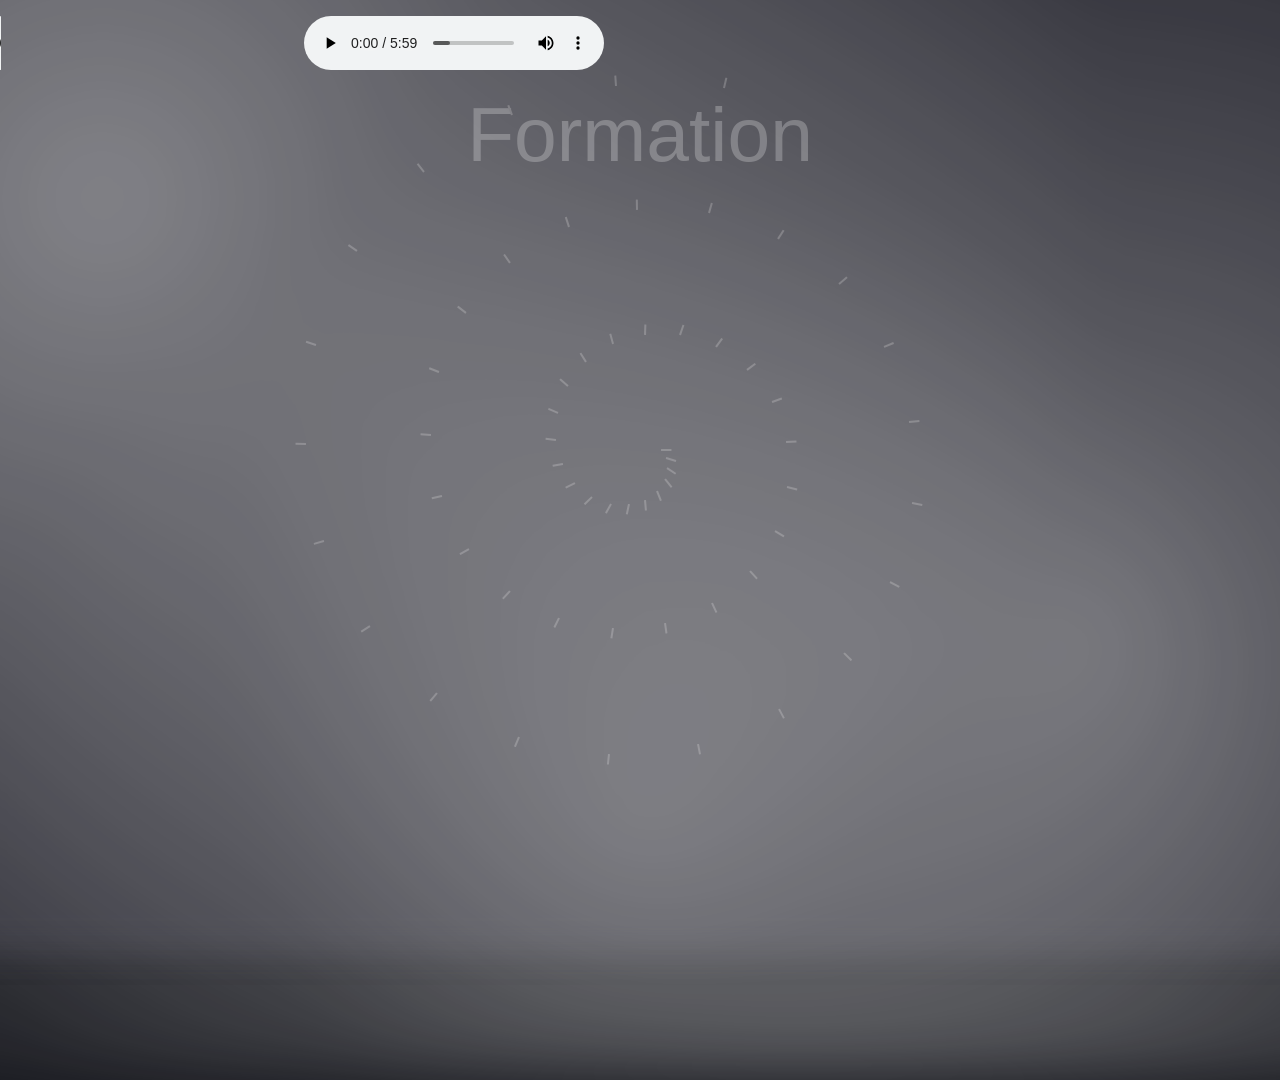
==== index.html @ 1fd00ac2 "test" ====
<!-- License MIT, Author Special Agent Squeaky (specialagentsqueaky.com)-->
<!doctype html>
<html lang="en">
<head>
    <meta charset="UTF-8">
    <title>Vis</title>
    <link rel="stylesheet" href="styles/style.css">
</head>
<body>
<audio class="audio" src="audio/Formation.mp3" controls type="audio/mpeg">
    Your browser does not support the audio element.
</audio>
<div class="background"></div>
<div class="track-title">Formation</div>
<div class="visualizer-container"></div>
<script>
    (function () {
        // Spiral layout settings
        const NBR_OF_BARS = 60;
        const ANGLE_STEP_DEG = 17;     // degrees between bars — higher = tighter spiral
        const RADIUS_BASE = 20;        // px, distance of first bar from center
        const RADIUS_GROWTH = 3.5;     // px added per degree of rotation
        const BAR_WIDTH = 2;           // px
        const BAR_MAX_LENGTH = 70;     // px, full length at max amplitude

        const audio = document.querySelector("audio");
        const ctx = new AudioContext();
        const audioSource = ctx.createMediaElementSource(audio);
        const analyzer = ctx.createAnalyser();
        analyzer.fftSize = 2048;
        audioSource.connect(analyzer);
        audioSource.connect(ctx.destination);
        const frequencyData = new Uint8Array(analyzer.frequencyBinCount);

        const visualizerContainer = document.querySelector(".visualizer-container");
        const bars = [];

        for (let i = 0; i < NBR_OF_BARS; i++) {
            const angleDeg = i * ANGLE_STEP_DEG;
            const angleRad = angleDeg * Math.PI / 180;
            const radius = RADIUS_BASE + RADIUS_GROWTH * angleDeg / 10;

            const x = radius * Math.cos(angleRad);
            const y = radius * Math.sin(angleRad);

            const bar = document.createElement("div");
            bar.className = "visualizer-container__bar";
            bar.style.left = x + "px";
            bar.style.top = (y - BAR_MAX_LENGTH) + "px";
            bar.style.width = BAR_WIDTH + "px";
            bar.style.height = BAR_MAX_LENGTH + "px";
            // rotate to point outward, then scale length via renderFrame
            bar.dataset.angle = angleDeg + 90;

            visualizerContainer.appendChild(bar);
            bars.push(bar);
        }

        function renderFrame() {
            analyzer.getByteFrequencyData(frequencyData);
            for (let i = 0; i < NBR_OF_BARS; i++) {
                // spread across the lower/mid spectrum, where most visible energy lives
                const index = Math.floor((i / NBR_OF_BARS) * 300);
                const fd = frequencyData[index] || 0;
                const scale = Math.max(0.15, fd / 255); // 0.15 min so quiet bars stay visible
                const angle = bars[i].dataset.angle;
                bars[i].style.transform = `rotate(${angle}deg) scaleY(${scale})`;
            }
            window.requestAnimationFrame(renderFrame);
        }
        renderFrame();

        audio.volume = 0.10;

        audio.addEventListener("play", () => {
            if (ctx.state === "suspended") {
                ctx.resume();
            }
        });
    })();
</script>
</body>
</html>
<!-- License MIT, Author Special Agent Squeaky (specialagentsqueaky.com) -->
<!doctype html>
<html lang="en">
<head>
    <meta charset="UTF-8">
    <title>Vis</title>
    <link rel="stylesheet" href="styles/style.css">
</head>
<body>
<audio class="audio" src="audio/Formation.mp3" controls type="audio/mpeg">
    Your browser does not support the audio element.
</audio>
<div class="background"></div>
<div class="smoke"></div>
<div class="track-title"></div>
<div class="visualizer-container"></div>

    
<script>
    (function () {
        // Spiral layout settings
        const NBR_OF_BARS = 60;
        const ANGLE_STEP_DEG = 17;     // degrees between bars — higher = tighter spiral
        const RADIUS_BASE = 20;        // px, distance of first bar from center
        const RADIUS_GROWTH = 3.5;     // px added per degree of rotation
        const BAR_WIDTH = 2;           // px
        const BAR_MAX_LENGTH = 70;     // px, full length at max amplitude

        const audio = document.querySelector("audio");
        const ctx = new AudioContext();
        const audioSource = ctx.createMediaElementSource(audio);
        const analyzer = ctx.createAnalyser();
        analyzer.fftSize = 2048;
        audioSource.connect(analyzer);
        audioSource.connect(ctx.destination);
        const frequencyData = new Uint8Array(analyzer.frequencyBinCount);

        const visualizerContainer = document.querySelector(".visualizer-container");
        const bars = [];

        for (let i = 0; i < NBR_OF_BARS; i++) {
            const angleDeg = i * ANGLE_STEP_DEG;
            const angleRad = angleDeg * Math.PI / 180;
            const radius = RADIUS_BASE + RADIUS_GROWTH * angleDeg / 10;

            const x = radius * Math.cos(angleRad);
            const y = radius * Math.sin(angleRad);

            const bar = document.createElement("div");
            bar.className = "visualizer-container__bar";
            bar.style.left = x + "px";
            bar.style.top = (y - BAR_MAX_LENGTH) + "px";
            bar.style.width = BAR_WIDTH + "px";
            bar.style.height = BAR_MAX_LENGTH + "px";
            // rotate to point outward, then scale length via renderFrame
            bar.dataset.angle = angleDeg + 90;

            visualizerContainer.appendChild(bar);
            bars.push(bar);
        }

        function renderFrame() {
            analyzer.getByteFrequencyData(frequencyData);
            for (let i = 0; i < NBR_OF_BARS; i++) {
                // spread across the lower/mid spectrum, where most visible energy lives
                const index = Math.floor((i / NBR_OF_BARS) * 300);
                const fd = frequencyData[index] || 0;
                const scale = Math.max(0.15, fd / 255); // 0.15 min so quiet bars stay visible
                const angle = bars[i].dataset.angle;
                bars[i].style.transform = `rotate(${angle}deg) scaleY(${scale})`;
            }
            window.requestAnimationFrame(renderFrame);
        }
        renderFrame();

        audio.volume = 0.10;

        audio.addEventListener("play", () => {
            if (ctx.state === "suspended") {
                ctx.resume();
            }
        });

           
    })();
</script>
</body>
</html>
---- styles/style.css ----
body {
    margin: 0;
    height: 100vh;
    overflow: hidden;
    background-color: #16171d;
}
.background {
    position: absolute;
    background-color: rgba(41, 42, 51, 0.761);
    top: -50px;
    right: -50px;
    bottom: -50px;
    left: -50px;
    background-position: center center;
    background-size: cover;
    filter: blur(15px);
}

.track-title {
    position: absolute;
    top: 10vh;
    right: 0;
    left: 0;
    color: white;
    font-family: "Calibri", "Segoe UI", Arial, sans-serif;
    font-size: 6vw;
    text-align: center;
}
.visualizer-container {
    position: absolute;
    top: 50vh;
    left: 50vw;
    width: 0;
    height: 0;
}
.visualizer-container__bar {
    position: absolute;
    background: rgb(223, 221, 221);
    border-radius: 2px;
    transform-origin: 50% 100%;
    transition: transform 0.05s linear;
}
audio {
    background-color: rgba(255, 255, 255, 0);
    position: relative;
    top: 1em;
    z-index: 2;
}


.smoke {
    position: absolute;
    top: -20%;
    left: -20%;
    right: -20%;
    bottom: -20%;
    z-index: 1;
    pointer-events: none;
    opacity: 0.85;
    mix-blend-mode: screen;
    background:
        radial-gradient(circle at 20% 30%, rgba(255,255,255,0.5) 0%, rgba(255,255,255,0) 60%),
        radial-gradient(circle at 75% 65%, rgba(255,255,255,0.4) 0%, rgba(255,255,255,0) 55%),
        radial-gradient(circle at 50% 80%, rgba(255,255,255,0.3) 0%, rgba(255,255,255,0) 50%);
    filter: blur(30px);
    animation: smokeDrift 40s ease-in-out infinite alternate;
    will-change: transform;
}

@keyframes smokeDrift {
    0%   { transform: translate(0, 0) scale(1) rotate(0deg); }
    50%  { transform: translate(6%, -4%) scale(1.15) rotate(8deg); }
    100% { transform: translate(-5%, 5%) scale(0.95) rotate(-6deg); }
}
---- styles/style.css ----
body {
    margin: 0;
    height: 100vh;
    overflow: hidden;
    background-color: #16171d;
}
.background {
    position: absolute;
    background-color: rgba(41, 42, 51, 0.761);
    top: -50px;
    right: -50px;
    bottom: -50px;
    left: -50px;
    background-position: center center;
    background-size: cover;
    filter: blur(15px);
}

.track-title {
    position: absolute;
    top: 10vh;
    right: 0;
    left: 0;
    color: white;
    font-family: "Calibri", "Segoe UI", Arial, sans-serif;
    font-size: 6vw;
    text-align: center;
}
.visualizer-container {
    position: absolute;
    top: 50vh;
    left: 50vw;
    width: 0;
    height: 0;
}
.visualizer-container__bar {
    position: absolute;
    background: rgb(223, 221, 221);
    border-radius: 2px;
    transform-origin: 50% 100%;
    transition: transform 0.05s linear;
}
audio {
    background-color: rgba(255, 255, 255, 0);
    position: relative;
    top: 1em;
    z-index: 2;
}


.smoke {
    position: absolute;
    top: -20%;
    left: -20%;
    right: -20%;
    bottom: -20%;
    z-index: 1;
    pointer-events: none;
    opacity: 0.85;
    mix-blend-mode: screen;
    background:
        radial-gradient(circle at 20% 30%, rgba(255,255,255,0.5) 0%, rgba(255,255,255,0) 60%),
        radial-gradient(circle at 75% 65%, rgba(255,255,255,0.4) 0%, rgba(255,255,255,0) 55%),
        radial-gradient(circle at 50% 80%, rgba(255,255,255,0.3) 0%, rgba(255,255,255,0) 50%);
    filter: blur(30px);
    animation: smokeDrift 40s ease-in-out infinite alternate;
    will-change: transform;
}

@keyframes smokeDrift {
    0%   { transform: translate(0, 0) scale(1) rotate(0deg); }
    50%  { transform: translate(6%, -4%) scale(1.15) rotate(8deg); }
    100% { transform: translate(-5%, 5%) scale(0.95) rotate(-6deg); }
}
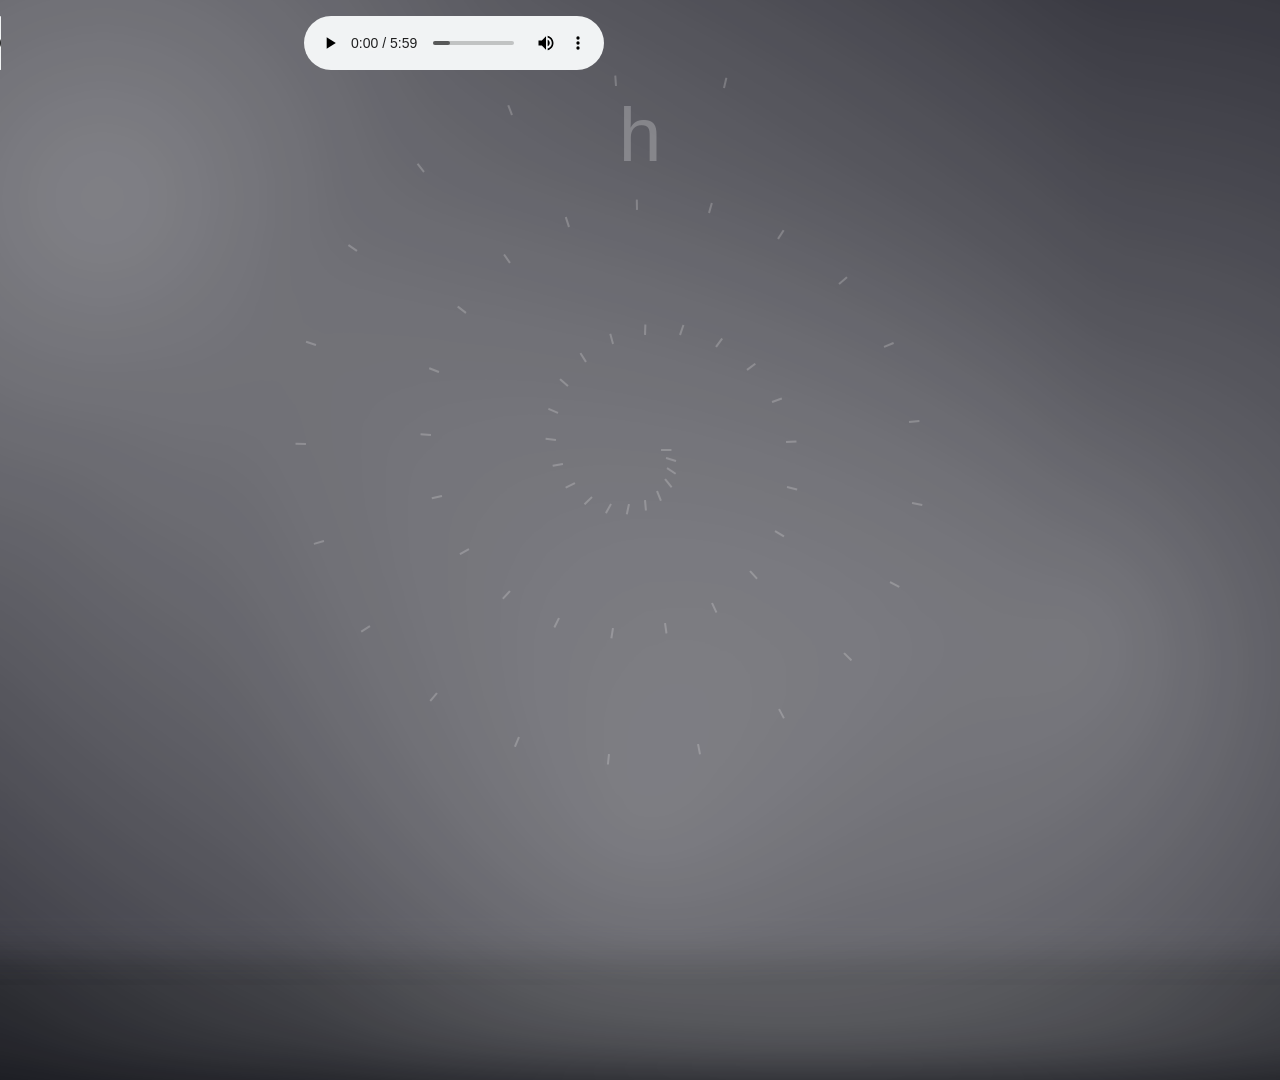
==== commit 549843b2: "hh" ====
--- a/index.html
+++ b/index.html
@@ -11,7 +11,7 @@
     Your browser does not support the audio element.
 </audio>
 <div class="background"></div>
-<div class="track-title">Formation</div>
+<div class="track-title">h</div>
 <div class="visualizer-container"></div>
 <script>
     (function () {
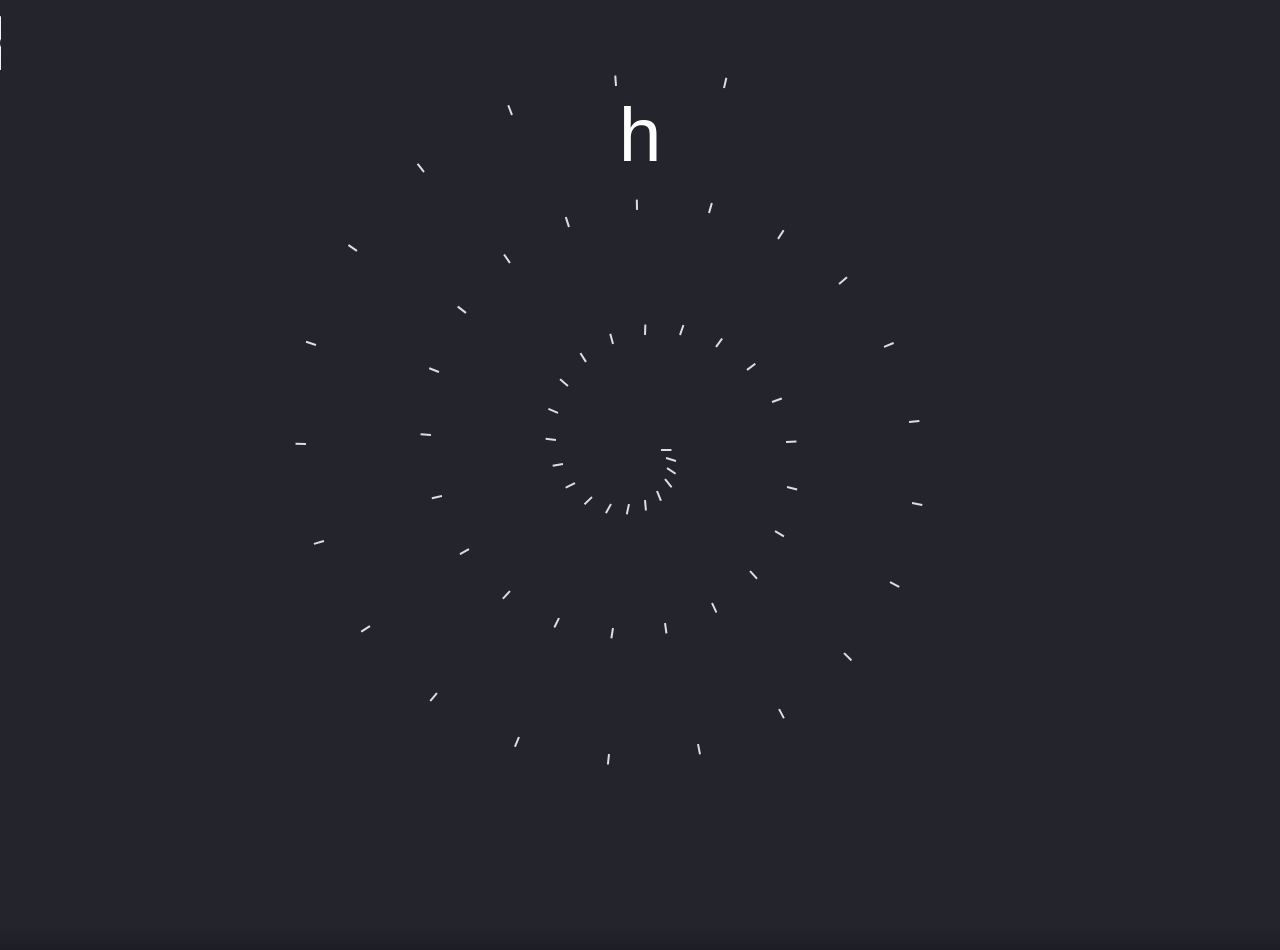
==== commit f64c72a7: "up" ====
--- a/index.html
+++ b/index.html
@@ -80,92 +80,3 @@
     })();
 </script>
 </body>
-</html>
-<!-- License MIT, Author Special Agent Squeaky (specialagentsqueaky.com) -->
-<!doctype html>
-<html lang="en">
-<head>
-    <meta charset="UTF-8">
-    <title>Vis</title>
-    <link rel="stylesheet" href="styles/style.css">
-</head>
-<body>
-<audio class="audio" src="audio/Formation.mp3" controls type="audio/mpeg">
-    Your browser does not support the audio element.
-</audio>
-<div class="background"></div>
-<div class="smoke"></div>
-<div class="track-title"></div>
-<div class="visualizer-container"></div>
-
-    
-<script>
-    (function () {
-        // Spiral layout settings
-        const NBR_OF_BARS = 60;
-        const ANGLE_STEP_DEG = 17;     // degrees between bars — higher = tighter spiral
-        const RADIUS_BASE = 20;        // px, distance of first bar from center
-        const RADIUS_GROWTH = 3.5;     // px added per degree of rotation
-        const BAR_WIDTH = 2;           // px
-        const BAR_MAX_LENGTH = 70;     // px, full length at max amplitude
-
-        const audio = document.querySelector("audio");
-        const ctx = new AudioContext();
-        const audioSource = ctx.createMediaElementSource(audio);
-        const analyzer = ctx.createAnalyser();
-        analyzer.fftSize = 2048;
-        audioSource.connect(analyzer);
-        audioSource.connect(ctx.destination);
-        const frequencyData = new Uint8Array(analyzer.frequencyBinCount);
-
-        const visualizerContainer = document.querySelector(".visualizer-container");
-        const bars = [];
-
-        for (let i = 0; i < NBR_OF_BARS; i++) {
-            const angleDeg = i * ANGLE_STEP_DEG;
-            const angleRad = angleDeg * Math.PI / 180;
-            const radius = RADIUS_BASE + RADIUS_GROWTH * angleDeg / 10;
-
-            const x = radius * Math.cos(angleRad);
-            const y = radius * Math.sin(angleRad);
-
-            const bar = document.createElement("div");
-            bar.className = "visualizer-container__bar";
-            bar.style.left = x + "px";
-            bar.style.top = (y - BAR_MAX_LENGTH) + "px";
-            bar.style.width = BAR_WIDTH + "px";
-            bar.style.height = BAR_MAX_LENGTH + "px";
-            // rotate to point outward, then scale length via renderFrame
-            bar.dataset.angle = angleDeg + 90;
-
-            visualizerContainer.appendChild(bar);
-            bars.push(bar);
-        }
-
-        function renderFrame() {
-            analyzer.getByteFrequencyData(frequencyData);
-            for (let i = 0; i < NBR_OF_BARS; i++) {
-                // spread across the lower/mid spectrum, where most visible energy lives
-                const index = Math.floor((i / NBR_OF_BARS) * 300);
-                const fd = frequencyData[index] || 0;
-                const scale = Math.max(0.15, fd / 255); // 0.15 min so quiet bars stay visible
-                const angle = bars[i].dataset.angle;
-                bars[i].style.transform = `rotate(${angle}deg) scaleY(${scale})`;
-            }
-            window.requestAnimationFrame(renderFrame);
-        }
-        renderFrame();
-
-        audio.volume = 0.10;
-
-        audio.addEventListener("play", () => {
-            if (ctx.state === "suspended") {
-                ctx.resume();
-            }
-        });
-
-           
-    })();
-</script>
-</body>
-</html>
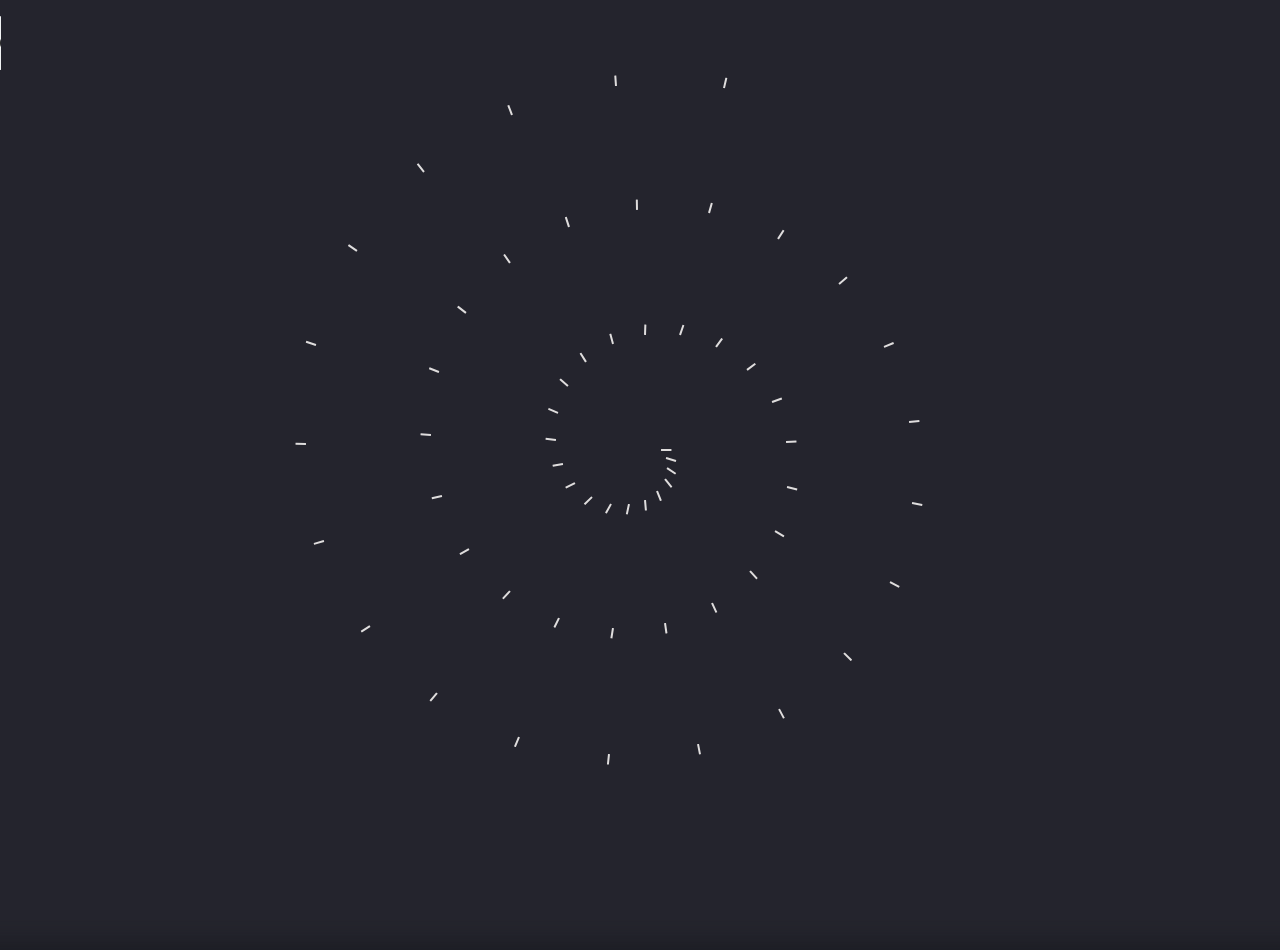
==== commit 984d5018: "h" ====
--- a/index.html
+++ b/index.html
@@ -11,7 +11,7 @@
     Your browser does not support the audio element.
 </audio>
 <div class="background"></div>
-<div class="track-title">h</div>
+<div class="track-title"></div>
 <div class="visualizer-container"></div>
 <script>
     (function () {
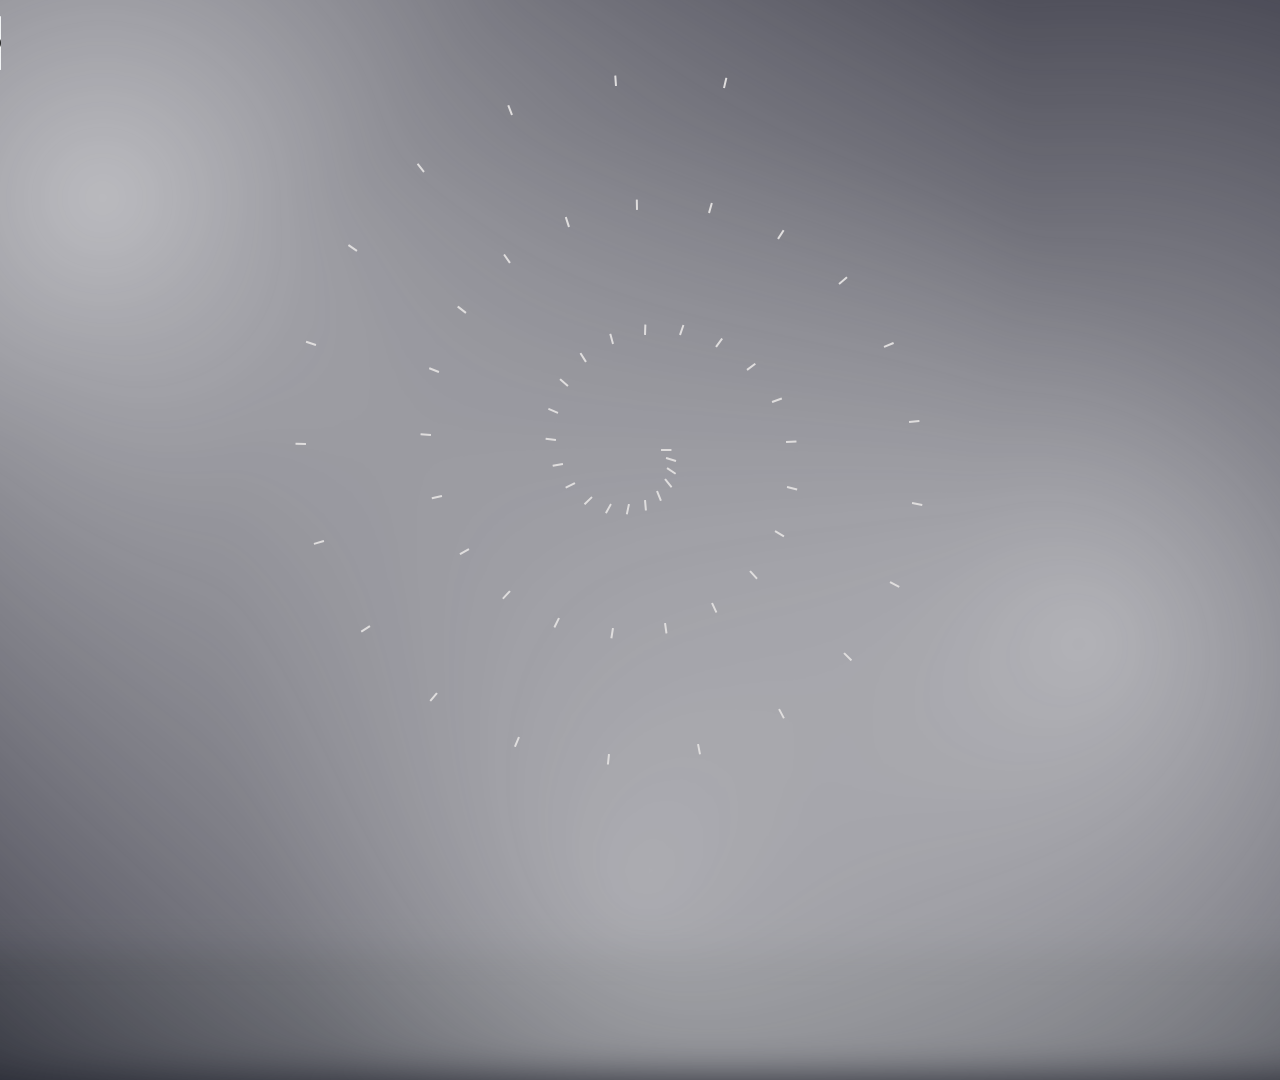
==== commit 60168bbe: "uod" ====
--- a/index.html
+++ b/index.html
@@ -11,6 +11,7 @@
     Your browser does not support the audio element.
 </audio>
 <div class="background"></div>
+<div class="smoke"></div>
 <div class="track-title"></div>
 <div class="visualizer-container"></div>
 <script>
--- a/styles/style.css
+++ b/styles/style.css
@@ -2,11 +2,12 @@
     margin: 0;
     height: 100vh;
     overflow: hidden;
-    background-color: #16171d;
+    background-color: #272933;
 }
 .background {
     position: absolute;
-    background-color: rgba(41, 42, 51, 0.761);
+    z-index: 0;
+    background-color: rgba(54, 55, 67, 0.761);
     top: -50px;
     right: -50px;
     bottom: -50px;
@@ -15,9 +16,31 @@
     background-size: cover;
     filter: blur(15px);
 }
-
+.smoke {
+    position: absolute;
+    top: -20%;
+    left: -20%;
+    right: -20%;
+    bottom: -20%;
+    z-index: 1;
+    pointer-events: none;
+    opacity: 0.75;
+    background:
+        radial-gradient(circle at 20% 30%, rgba(255,255,255,0.9) 0%, rgba(188, 188, 188, 0) 55%),
+        radial-gradient(circle at 75% 65%, rgba(255,255,255,0.8) 0%, rgba(188, 188, 188, 0) 55%),
+        radial-gradient(circle at 50% 85%, rgba(255,255,255,0.7) 0%, rgba(188, 188, 188, 0) 55%);
+    filter: blur(20px);
+    animation: smokeDrift 40s ease-in-out infinite alternate;
+    will-change: transform;
+}
+@keyframes smokeDrift {
+    0%   { transform: translate(0, 0) scale(1) rotate(0deg); }
+    50%  { transform: translate(6%, -4%) scale(1.15) rotate(8deg); }
+    100% { transform: translate(-5%, 5%) scale(0.95) rotate(-6deg); }
+}
 .track-title {
     position: absolute;
+    z-index: 2;
     top: 10vh;
     right: 0;
     left: 0;
@@ -28,6 +51,7 @@
 }
 .visualizer-container {
     position: absolute;
+    z-index: 2;
     top: 50vh;
     left: 50vw;
     width: 0;
@@ -41,34 +65,8 @@
     transition: transform 0.05s linear;
 }
 audio {
+    position: relative;
+    z-index: 3;
     background-color: rgba(255, 255, 255, 0);
-    position: relative;
     top: 1em;
-    z-index: 2;
-}
-
-
-.smoke {
-    position: absolute;
-    top: -20%;
-    left: -20%;
-    right: -20%;
-    bottom: -20%;
-    z-index: 1;
-    pointer-events: none;
-    opacity: 0.85;
-    mix-blend-mode: screen;
-    background:
-        radial-gradient(circle at 20% 30%, rgba(255,255,255,0.5) 0%, rgba(255,255,255,0) 60%),
-        radial-gradient(circle at 75% 65%, rgba(255,255,255,0.4) 0%, rgba(255,255,255,0) 55%),
-        radial-gradient(circle at 50% 80%, rgba(255,255,255,0.3) 0%, rgba(255,255,255,0) 50%);
-    filter: blur(30px);
-    animation: smokeDrift 40s ease-in-out infinite alternate;
-    will-change: transform;
-}
-
-@keyframes smokeDrift {
-    0%   { transform: translate(0, 0) scale(1) rotate(0deg); }
-    50%  { transform: translate(6%, -4%) scale(1.15) rotate(8deg); }
-    100% { transform: translate(-5%, 5%) scale(0.95) rotate(-6deg); }
-}
+}
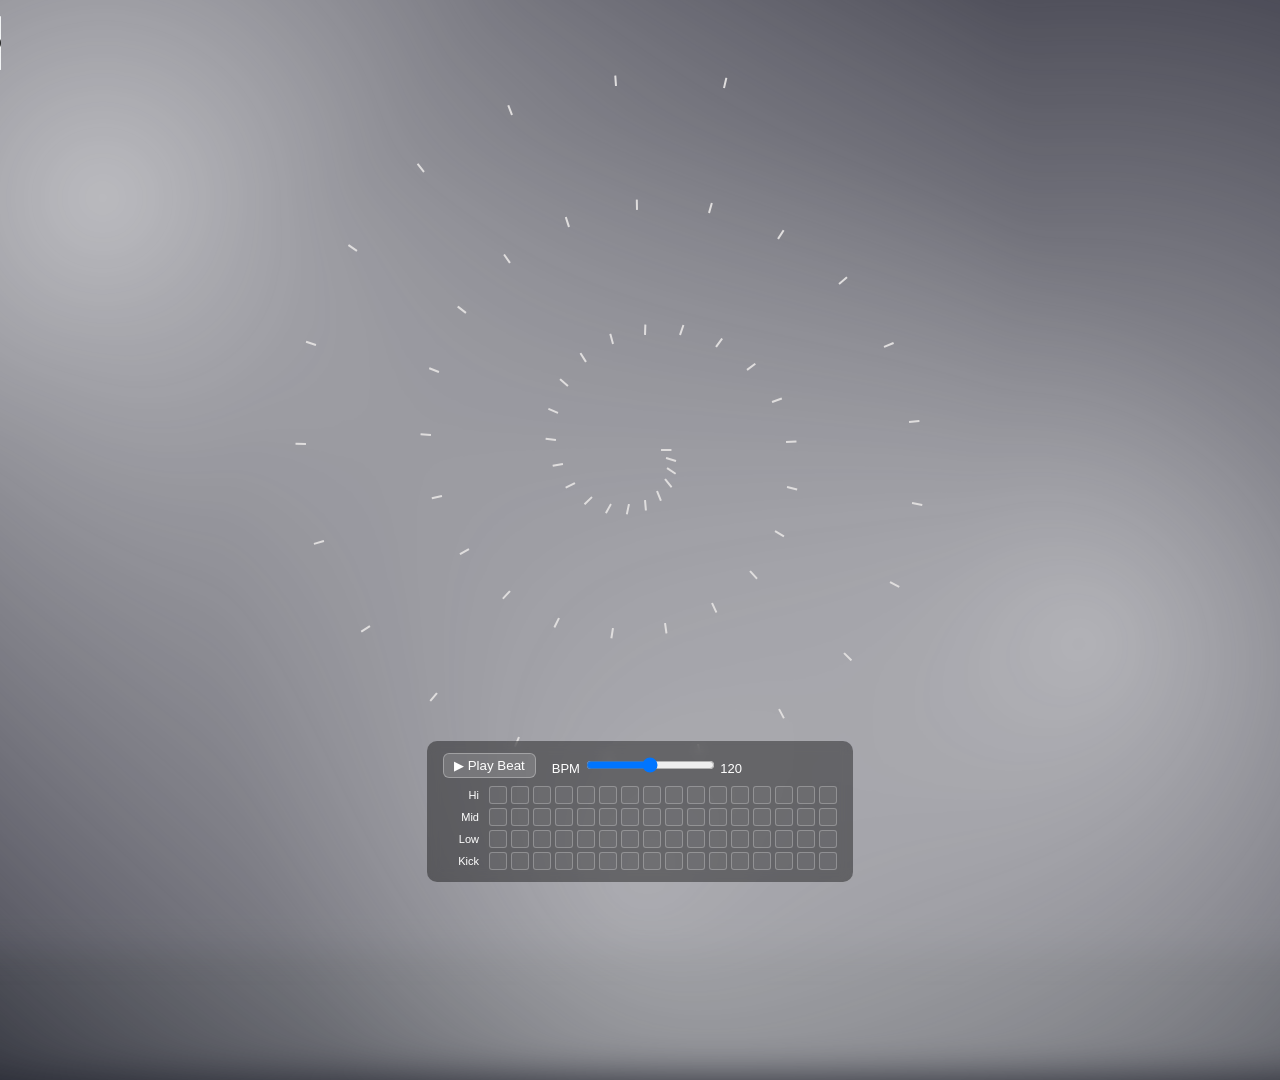
==== commit 8b702c65: "TEST-seq" ====
--- a/index.html
+++ b/index.html
@@ -14,6 +14,18 @@
 <div class="smoke"></div>
 <div class="track-title"></div>
 <div class="visualizer-container"></div>
+
+<div class="sequencer">
+    <div class="sequencer-header">
+        <button class="seq-play-btn">▶ Play Beat</button>
+        <label class="seq-tempo">
+            BPM <input type="range" min="60" max="180" value="120" class="seq-tempo-slider">
+            <span class="seq-tempo-value">120</span>
+        </label>
+    </div>
+    <div class="sequencer-grid"></div>
+</div>
+
 <script>
     (function () {
         // Spiral layout settings
@@ -78,6 +90,126 @@
                 ctx.resume();
             }
         });
+
+
+
+
+        ///////
+        // ---- Step sequencer ----
+const SEQ_ROWS = [
+    { label: "Hi",   type: "melodic", freq: 880, waveform: "triangle" },
+    { label: "Mid",  type: "melodic", freq: 440, waveform: "sine" },
+    { label: "Low",  type: "melodic", freq: 220, waveform: "sawtooth" },
+    { label: "Kick", type: "kick" }
+];
+const NBR_OF_STEPS = 16;
+
+function playNote(freq, waveform, duration = 0.15) {
+    const now = ctx.currentTime;
+    const osc = ctx.createOscillator();
+    const gain = ctx.createGain();
+    osc.type = waveform;
+    osc.frequency.value = freq;
+    gain.gain.setValueAtTime(0.001, now);
+    gain.gain.exponentialRampToValueAtTime(0.3, now + 0.01);
+    gain.gain.exponentialRampToValueAtTime(0.001, now + duration);
+    osc.connect(gain);
+    gain.connect(analyzer);
+    gain.connect(ctx.destination);
+    osc.start(now);
+    osc.stop(now + duration + 0.05);
+}
+
+function playKick() {
+    const now = ctx.currentTime;
+    const osc = ctx.createOscillator();
+    const gain = ctx.createGain();
+    osc.type = "sine";
+    osc.frequency.setValueAtTime(150, now);
+    osc.frequency.exponentialRampToValueAtTime(40, now + 0.15);
+    gain.gain.setValueAtTime(0.6, now);
+    gain.gain.exponentialRampToValueAtTime(0.001, now + 0.2);
+    osc.connect(gain);
+    gain.connect(analyzer);
+    gain.connect(ctx.destination);
+    osc.start(now);
+    osc.stop(now + 0.25);
+}
+
+const seqGrid = document.querySelector(".sequencer-grid");
+SEQ_ROWS.forEach((row, rowIndex) => {
+    const rowEl = document.createElement("div");
+    rowEl.className = "seq-row";
+
+    const labelEl = document.createElement("div");
+    labelEl.className = "seq-row-label";
+    labelEl.textContent = row.label;
+    rowEl.appendChild(labelEl);
+
+    for (let step = 0; step < NBR_OF_STEPS; step++) {
+        const stepEl = document.createElement("button");
+        stepEl.className = "seq-step";
+        stepEl.dataset.row = rowIndex;
+        stepEl.dataset.step = step;
+        stepEl.addEventListener("click", () => stepEl.classList.toggle("active"));
+        rowEl.appendChild(stepEl);
+    }
+    seqGrid.appendChild(rowEl);
+});
+
+const playBtn = document.querySelector(".seq-play-btn");
+const tempoSlider = document.querySelector(".seq-tempo-slider");
+const tempoValueLabel = document.querySelector(".seq-tempo-value");
+
+let currentStep = 0;
+let seqInterval = null;
+let isSeqPlaying = false;
+
+function stepIntervalMs() {
+    const bpm = parseInt(tempoSlider.value, 10);
+    return (60000 / bpm) / 4; // 16th notes
+}
+
+function advanceStep() {
+    document.querySelectorAll(".seq-step.current").forEach(el => el.classList.remove("current"));
+    SEQ_ROWS.forEach((row, rowIndex) => {
+        const stepEl = document.querySelector(`.seq-step[data-row="${rowIndex}"][data-step="${currentStep}"]`);
+        if (!stepEl) return;
+        stepEl.classList.add("current");
+        if (stepEl.classList.contains("active")) {
+            row.type === "kick" ? playKick() : playNote(row.freq, row.waveform);
+        }
+    });
+    currentStep = (currentStep + 1) % NBR_OF_STEPS;
+}
+
+function startSequencer() {
+    if (ctx.state === "suspended") ctx.resume();
+    isSeqPlaying = true;
+    playBtn.textContent = "■ Stop";
+    currentStep = 0;
+    seqInterval = setInterval(advanceStep, stepIntervalMs());
+}
+
+function stopSequencer() {
+    isSeqPlaying = false;
+    playBtn.textContent = "▶ Play Beat";
+    clearInterval(seqInterval);
+    document.querySelectorAll(".seq-step.current").forEach(el => el.classList.remove("current"));
+}
+
+playBtn.addEventListener("click", () => isSeqPlaying ? stopSequencer() : startSequencer());
+
+tempoSlider.addEventListener("input", () => {
+    tempoValueLabel.textContent = tempoSlider.value;
+    if (isSeqPlaying) {
+        clearInterval(seqInterval);
+        seqInterval = setInterval(advanceStep, stepIntervalMs());
+    }
+});
+
+
+
     })();
 </script>
 </body>
--- a/styles/style.css
+++ b/styles/style.css
@@ -69,4 +69,71 @@
     z-index: 3;
     background-color: rgba(255, 255, 255, 0);
     top: 1em;
+}
+
+
+
+.sequencer {
+    position: absolute;
+    z-index: 3;
+    bottom: 2vh;
+    left: 50%;
+    transform: translateX(-50%);
+    background: rgba(0,0,0,0.4);
+    padding: 12px 16px;
+    border-radius: 10px;
+    backdrop-filter: blur(6px);
+}
+.sequencer-header {
+    display: flex;
+    align-items: center;
+    gap: 16px;
+    margin-bottom: 8px;
+    color: white;
+    font-family: sans-serif;
+    font-size: 13px;
+}
+.seq-play-btn {
+    background: rgba(255,255,255,0.15);
+    border: 1px solid rgba(255,255,255,0.3);
+    color: white;
+    padding: 4px 10px;
+    border-radius: 6px;
+    cursor: pointer;
+}
+.seq-play-btn:hover {
+    background: rgba(255,255,255,0.25);
+}
+.sequencer-grid {
+    display: flex;
+    flex-direction: column;
+    gap: 4px;
+}
+.seq-row {
+    display: flex;
+    align-items: center;
+    gap: 4px;
+}
+.seq-row-label {
+    width: 36px;
+    color: white;
+    font-family: sans-serif;
+    font-size: 11px;
+    text-align: right;
+    padding-right: 6px;
+}
+.seq-step {
+    width: 18px;
+    height: 18px;
+    border-radius: 3px;
+    border: 1px solid rgba(255,255,255,0.25);
+    background: rgba(255,255,255,0.05);
+    cursor: pointer;
+    padding: 0;
+}
+.seq-step.active {
+    background: rgba(255,255,255,0.85);
+}
+.seq-step.current {
+    outline: 2px solid #6ec9ff;
 }
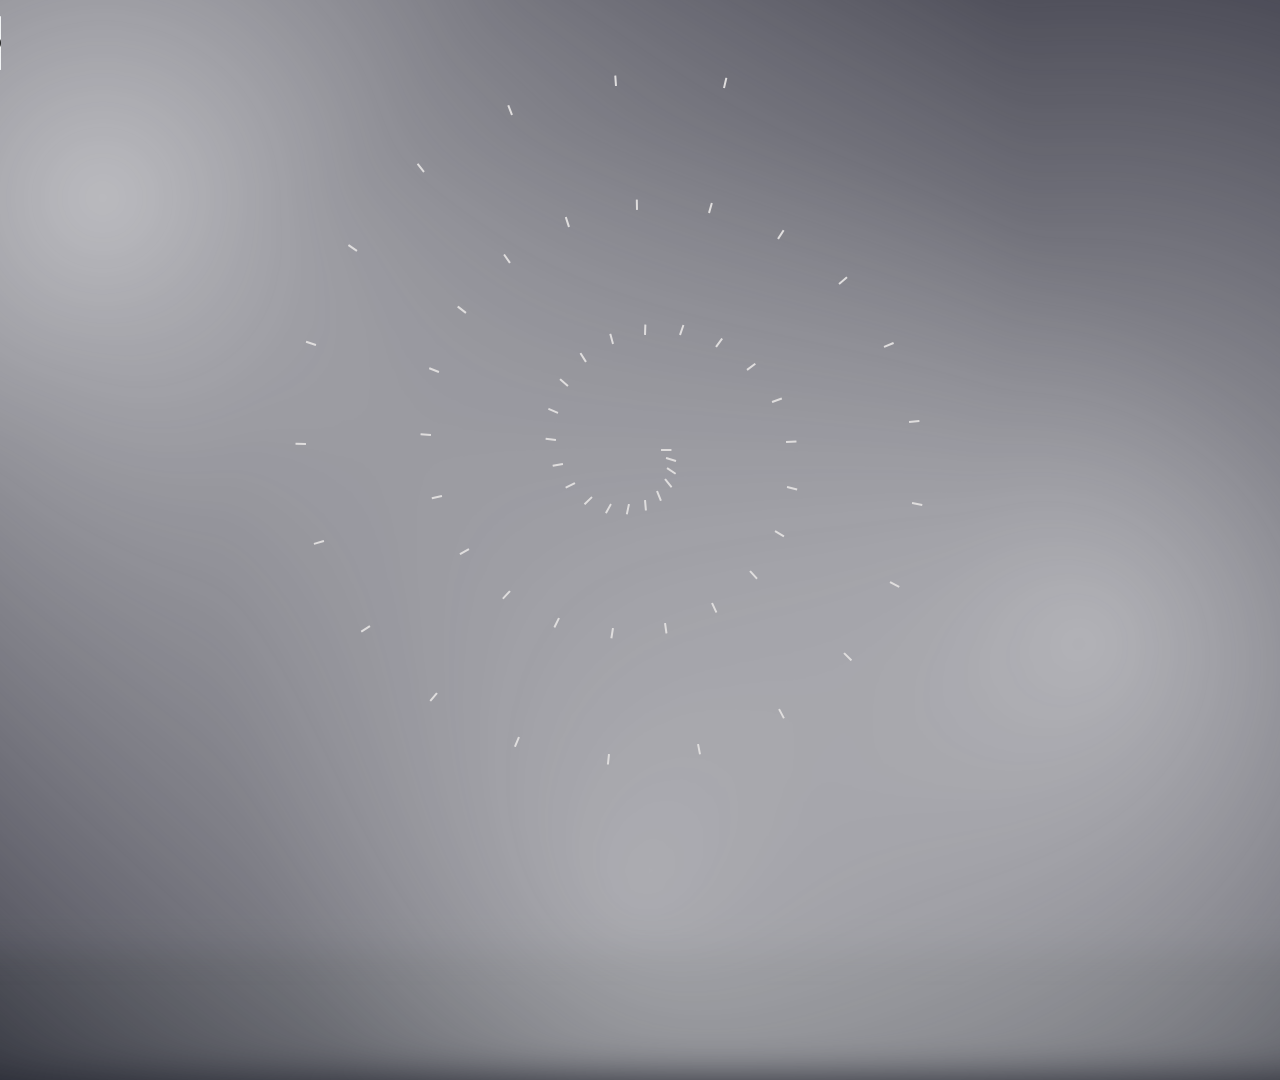
==== commit 84605ee2: "no-seq" ====
--- a/index.html
+++ b/index.html
@@ -15,16 +15,6 @@
 <div class="track-title"></div>
 <div class="visualizer-container"></div>
 
-<div class="sequencer">
-    <div class="sequencer-header">
-        <button class="seq-play-btn">▶ Play Beat</button>
-        <label class="seq-tempo">
-            BPM <input type="range" min="60" max="180" value="120" class="seq-tempo-slider">
-            <span class="seq-tempo-value">120</span>
-        </label>
-    </div>
-    <div class="sequencer-grid"></div>
-</div>
 
 <script>
     (function () {
@@ -41,6 +31,26 @@
         const audioSource = ctx.createMediaElementSource(audio);
         const analyzer = ctx.createAnalyser();
         analyzer.fftSize = 2048;
+        // ---- Shared reverb bus (add once, near your analyzer setup) ----
+function createReverbImpulse(duration = 1.8, decay = 2.5) {
+    const rate = ctx.sampleRate;
+    const length = rate * duration;
+    const impulse = ctx.createBuffer(2, length, rate);
+    for (let ch = 0; ch < 2; ch++) {
+        const data = impulse.getChannelData(ch);
+        for (let i = 0; i < length; i++) {
+            data[i] = (Math.random() * 2 - 1) * Math.pow(1 - i / length, decay);
+        }
+    }
+    return impulse;
+}
+const reverb = ctx.createConvolver();
+reverb.buffer = createReverbImpulse();
+const reverbGain = ctx.createGain();
+reverbGain.gain.value = 0.22;
+reverb.connect(reverbGain);
+reverbGain.connect(analyzer);
+reverbGain.connect(ctx.destination);
         audioSource.connect(analyzer);
         audioSource.connect(ctx.destination);
         const frequencyData = new Uint8Array(analyzer.frequencyBinCount);
@@ -90,126 +100,6 @@
                 ctx.resume();
             }
         });
-
-
-
-
-        ///////
-        // ---- Step sequencer ----
-const SEQ_ROWS = [
-    { label: "Hi",   type: "melodic", freq: 880, waveform: "triangle" },
-    { label: "Mid",  type: "melodic", freq: 440, waveform: "sine" },
-    { label: "Low",  type: "melodic", freq: 220, waveform: "sawtooth" },
-    { label: "Kick", type: "kick" }
-];
-const NBR_OF_STEPS = 16;
-
-function playNote(freq, waveform, duration = 0.15) {
-    const now = ctx.currentTime;
-    const osc = ctx.createOscillator();
-    const gain = ctx.createGain();
-    osc.type = waveform;
-    osc.frequency.value = freq;
-    gain.gain.setValueAtTime(0.001, now);
-    gain.gain.exponentialRampToValueAtTime(0.3, now + 0.01);
-    gain.gain.exponentialRampToValueAtTime(0.001, now + duration);
-    osc.connect(gain);
-    gain.connect(analyzer);
-    gain.connect(ctx.destination);
-    osc.start(now);
-    osc.stop(now + duration + 0.05);
-}
-
-function playKick() {
-    const now = ctx.currentTime;
-    const osc = ctx.createOscillator();
-    const gain = ctx.createGain();
-    osc.type = "sine";
-    osc.frequency.setValueAtTime(150, now);
-    osc.frequency.exponentialRampToValueAtTime(40, now + 0.15);
-    gain.gain.setValueAtTime(0.6, now);
-    gain.gain.exponentialRampToValueAtTime(0.001, now + 0.2);
-    osc.connect(gain);
-    gain.connect(analyzer);
-    gain.connect(ctx.destination);
-    osc.start(now);
-    osc.stop(now + 0.25);
-}
-
-const seqGrid = document.querySelector(".sequencer-grid");
-SEQ_ROWS.forEach((row, rowIndex) => {
-    const rowEl = document.createElement("div");
-    rowEl.className = "seq-row";
-
-    const labelEl = document.createElement("div");
-    labelEl.className = "seq-row-label";
-    labelEl.textContent = row.label;
-    rowEl.appendChild(labelEl);
-
-    for (let step = 0; step < NBR_OF_STEPS; step++) {
-        const stepEl = document.createElement("button");
-        stepEl.className = "seq-step";
-        stepEl.dataset.row = rowIndex;
-        stepEl.dataset.step = step;
-        stepEl.addEventListener("click", () => stepEl.classList.toggle("active"));
-        rowEl.appendChild(stepEl);
-    }
-    seqGrid.appendChild(rowEl);
-});
-
-const playBtn = document.querySelector(".seq-play-btn");
-const tempoSlider = document.querySelector(".seq-tempo-slider");
-const tempoValueLabel = document.querySelector(".seq-tempo-value");
-
-let currentStep = 0;
-let seqInterval = null;
-let isSeqPlaying = false;
-
-function stepIntervalMs() {
-    const bpm = parseInt(tempoSlider.value, 10);
-    return (60000 / bpm) / 4; // 16th notes
-}
-
-function advanceStep() {
-    document.querySelectorAll(".seq-step.current").forEach(el => el.classList.remove("current"));
-    SEQ_ROWS.forEach((row, rowIndex) => {
-        const stepEl = document.querySelector(`.seq-step[data-row="${rowIndex}"][data-step="${currentStep}"]`);
-        if (!stepEl) return;
-        stepEl.classList.add("current");
-        if (stepEl.classList.contains("active")) {
-            row.type === "kick" ? playKick() : playNote(row.freq, row.waveform);
-        }
-    });
-    currentStep = (currentStep + 1) % NBR_OF_STEPS;
-}
-
-function startSequencer() {
-    if (ctx.state === "suspended") ctx.resume();
-    isSeqPlaying = true;
-    playBtn.textContent = "■ Stop";
-    currentStep = 0;
-    seqInterval = setInterval(advanceStep, stepIntervalMs());
-}
-
-function stopSequencer() {
-    isSeqPlaying = false;
-    playBtn.textContent = "▶ Play Beat";
-    clearInterval(seqInterval);
-    document.querySelectorAll(".seq-step.current").forEach(el => el.classList.remove("current"));
-}
-
-playBtn.addEventListener("click", () => isSeqPlaying ? stopSequencer() : startSequencer());
-
-tempoSlider.addEventListener("input", () => {
-    tempoValueLabel.textContent = tempoSlider.value;
-    if (isSeqPlaying) {
-        clearInterval(seqInterval);
-        seqInterval = setInterval(advanceStep, stepIntervalMs());
-    }
-});
-
-
-
     })();
 </script>
 </body>
--- a/styles/style.css
+++ b/styles/style.css
@@ -72,68 +72,3 @@
 }
 
 
-
-.sequencer {
-    position: absolute;
-    z-index: 3;
-    bottom: 2vh;
-    left: 50%;
-    transform: translateX(-50%);
-    background: rgba(0,0,0,0.4);
-    padding: 12px 16px;
-    border-radius: 10px;
-    backdrop-filter: blur(6px);
-}
-.sequencer-header {
-    display: flex;
-    align-items: center;
-    gap: 16px;
-    margin-bottom: 8px;
-    color: white;
-    font-family: sans-serif;
-    font-size: 13px;
-}
-.seq-play-btn {
-    background: rgba(255,255,255,0.15);
-    border: 1px solid rgba(255,255,255,0.3);
-    color: white;
-    padding: 4px 10px;
-    border-radius: 6px;
-    cursor: pointer;
-}
-.seq-play-btn:hover {
-    background: rgba(255,255,255,0.25);
-}
-.sequencer-grid {
-    display: flex;
-    flex-direction: column;
-    gap: 4px;
-}
-.seq-row {
-    display: flex;
-    align-items: center;
-    gap: 4px;
-}
-.seq-row-label {
-    width: 36px;
-    color: white;
-    font-family: sans-serif;
-    font-size: 11px;
-    text-align: right;
-    padding-right: 6px;
-}
-.seq-step {
-    width: 18px;
-    height: 18px;
-    border-radius: 3px;
-    border: 1px solid rgba(255,255,255,0.25);
-    background: rgba(255,255,255,0.05);
-    cursor: pointer;
-    padding: 0;
-}
-.seq-step.active {
-    background: rgba(255,255,255,0.85);
-}
-.seq-step.current {
-    outline: 2px solid #6ec9ff;
-}
